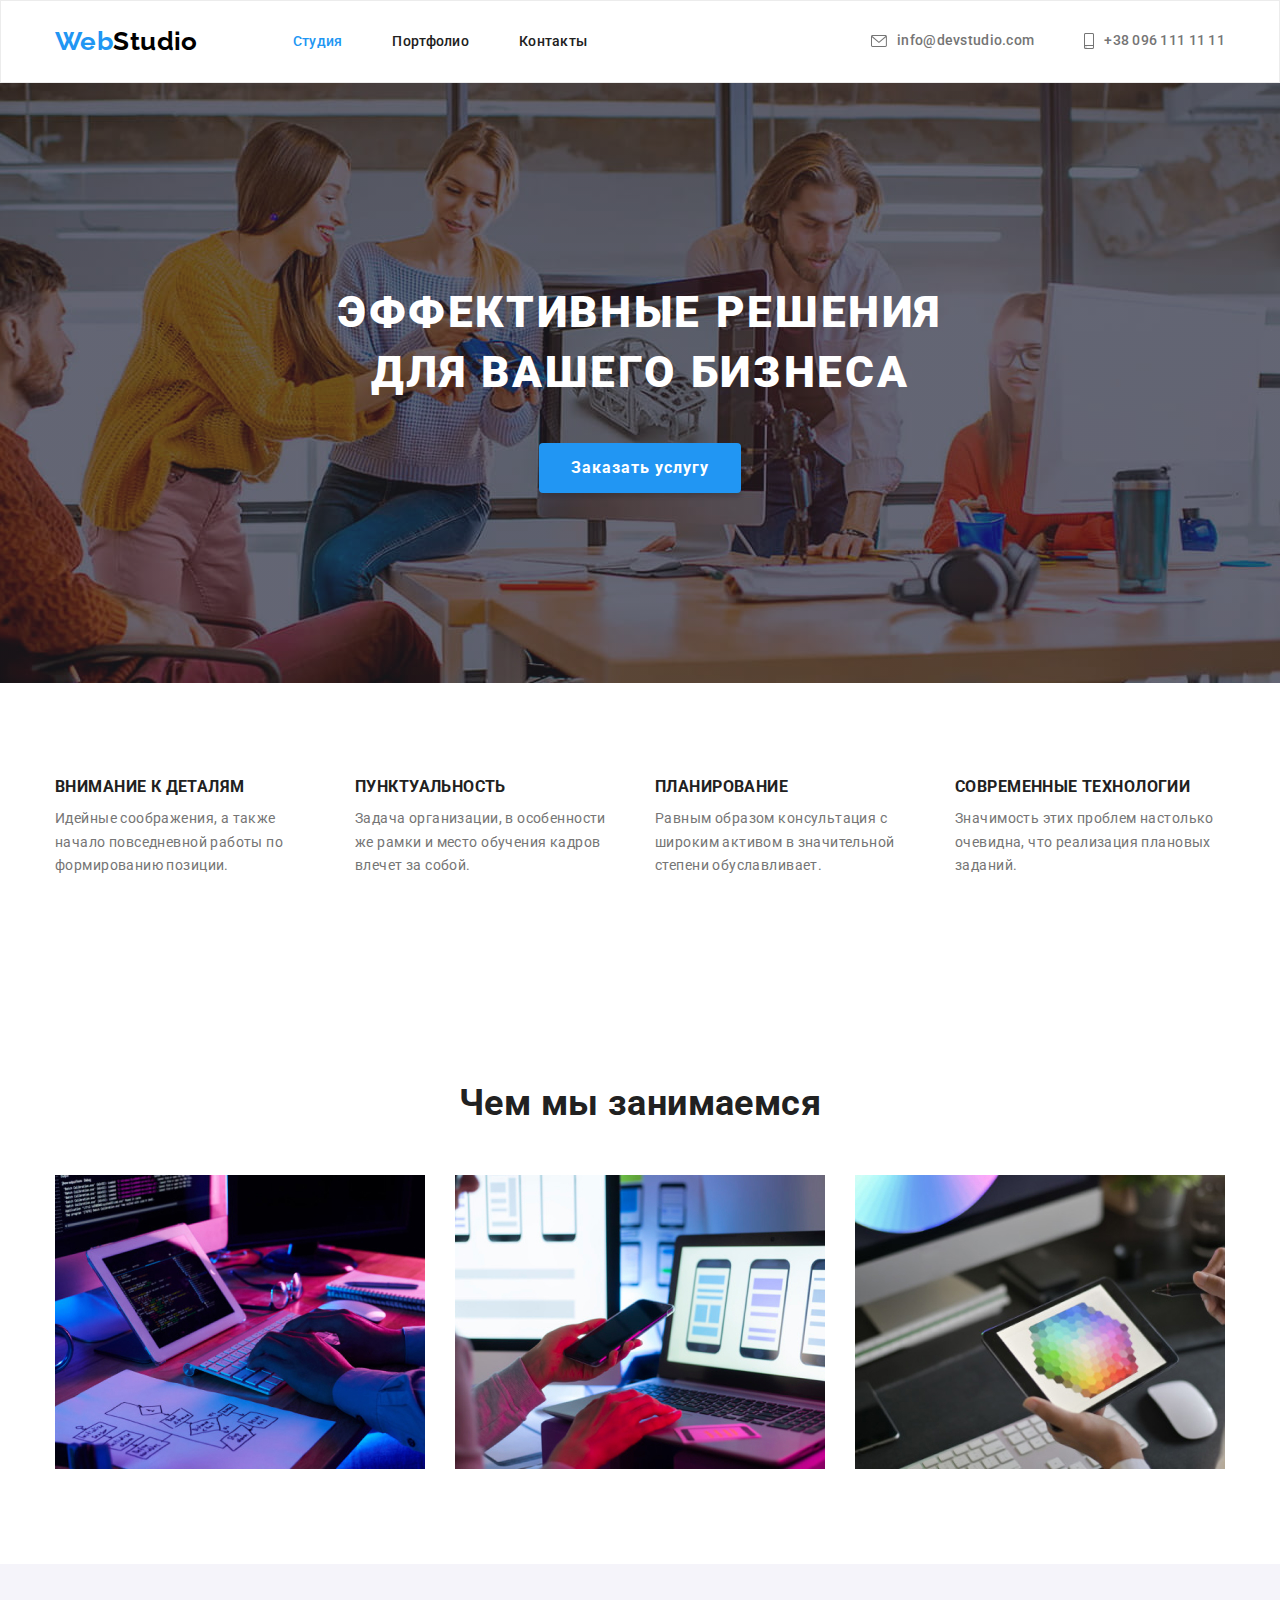
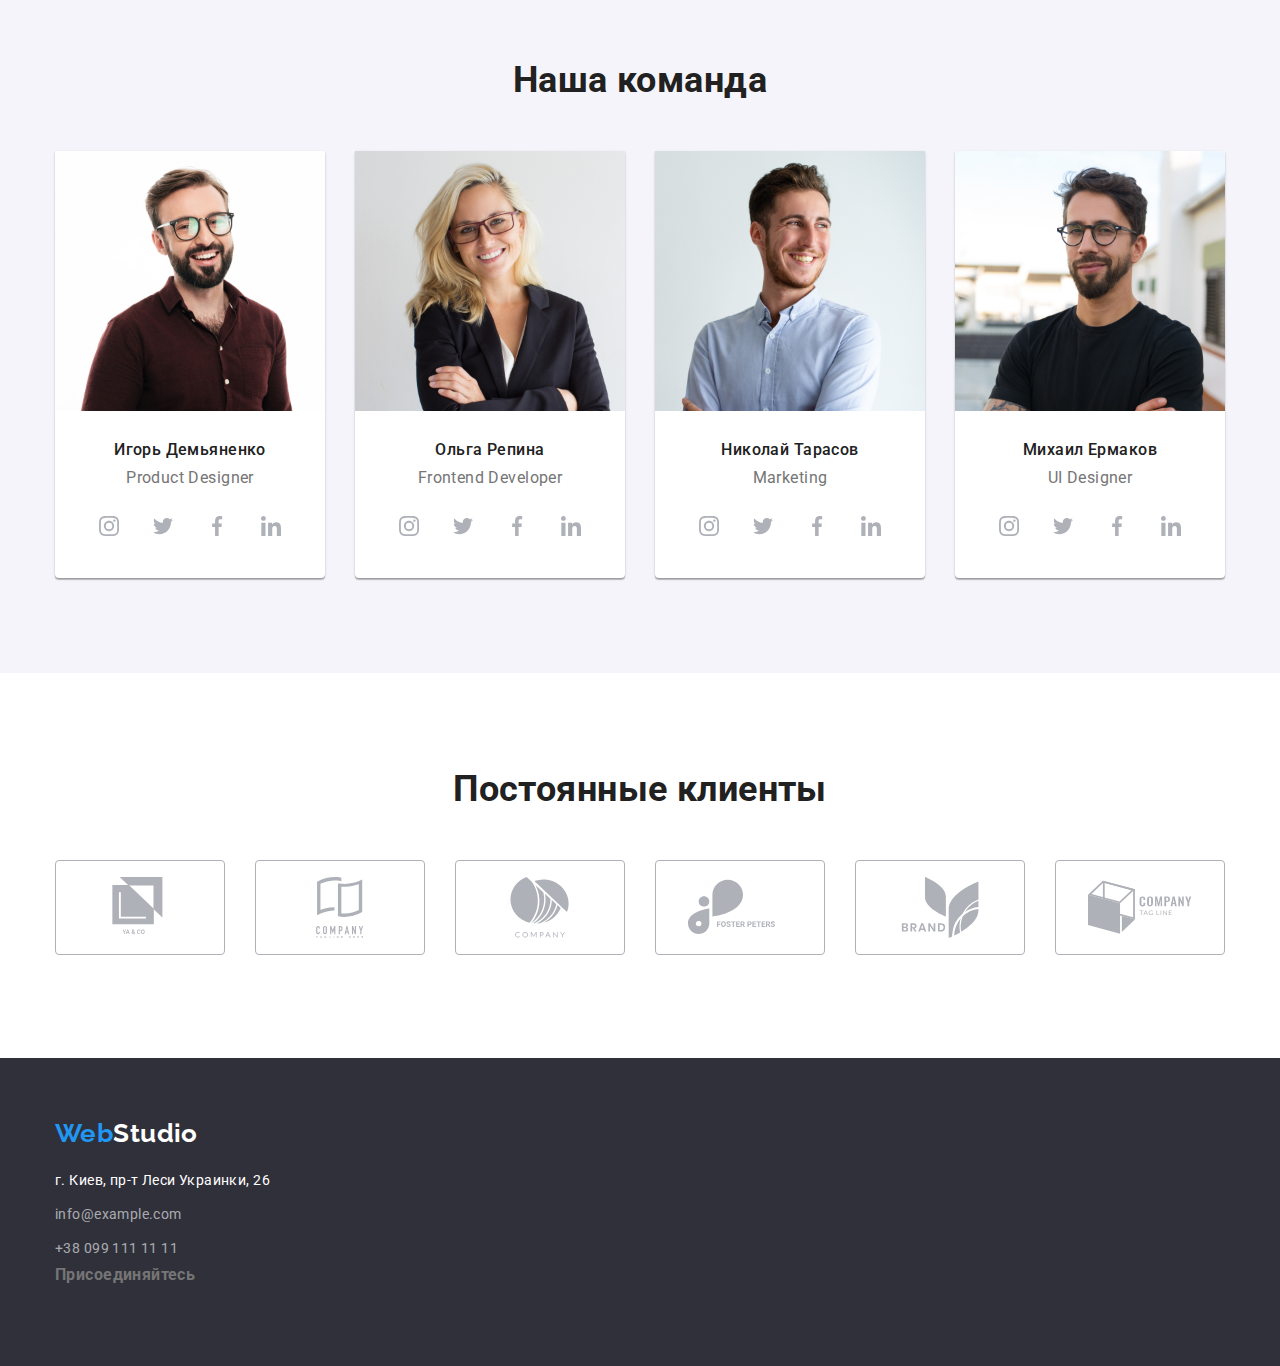
==== index.html @ 0f19a2e1 "4 homework" ====
<!DOCTYPE html>
<html lang="ru">
  <head>
    <meta charset="UTF-8" />
    <meta http-equiv="X-UA-Compatible" content="IE=edge" />
    <meta name="viewport" content="width=device-width, initial-scale=1.0" />
    <title>Document</title>
    <link rel="preconnect" href="https://fonts.gstatic.com" />
    <link
      href="https://fonts.googleapis.com/css2?family=Raleway:wght@700&family=Roboto:wght@400;500;700;900&display=swap"
      rel="stylesheet"
    />
    <link
      rel="stylesheet"
      href="https://cdnjs.cloudflare.com/ajax/libs/modern-normalize/1.0.0/modern-normalize.css"
    />
    <link rel="stylesheet" href="./css/styles.css" />
  </head>
  <body>
    <!-- Шапка страницы -->
    <header class="head">
      <div class="container">
        <nav class="nav">
          <a class="logo" lang="en" href=""> <span>Web</span>Studio</a>
          <ul class="menu list">
            <li class="menu-item">
              <a class="link current-page" href="">Студия</a>
            </li>
            <li class="menu-item">
              <a class="link" href="./portfolio/portfolio.html">Портфолио</a>
            </li>
            <li class="menu-item"><a class="link" href="">Контакты</a></li>
          </ul>
        </nav>
        <ul class="tel-mail list">
          <li class="tel-mail-item">
            <a class="tel-mail-link link" href="mailto:info@devstudio.com">
              <svg class="tel-mail-icon" width="16px" height="12px">
                <use href="./images/icons/sprite.svg#icon-envelope"></use>
              </svg>
              info@devstudio.com</a
            >
          </li>
          <li class="tel-mail-item">
            <a class="tel-mail-link link" href="tel:+380961111111">
              <svg class="tel-mail-icon" width="10px" height="16px">
                <use href="./images/icons/sprite.svg#icon-smartphone"></use>
              </svg>
              +38 096 111 11 11</a
            >
          </li>
        </ul>
      </div>
    </header>
    <!-- Уникальный контент -->
    <main>
      <section class="hero-page">
        <div class="hero">
          <h1 class="main-page-title">
            Эффективные решения<br />
            для вашего бизнеса
          </h1>
          <button class="button cursors" type="button">Заказать услугу</button>
        </div>
      </section>
      <section class="section features">
        <div class="container">
          <h2 class="section-title visually-hidden">Преимущества</h2>
          <ul class="list card-set">
            <li class="item features-item">
              <h3 class="features-title">Внимание к деталям</h3>
              <p>
                Идейные соображения, а также начало повседневной работы по
                формированию позиции.
              </p>
            </li>
            <li class="item features-item">
              <h3 class="features-title">Пунктуальность</h3>
              <p>
                Задача организации, в особенности же рамки и место обучения
                кадров влечет за собой.
              </p>
            </li>
            <li class="item features-item">
              <h3 class="features-title">Планирование</h3>
              <p>
                Равным образом консультация с широким активом в значительной
                степени обуславливает.
              </p>
            </li>
            <li class="item features-item">
              <h3 class="features-title">Современные технологии</h3>
              <p>
                Значимость этих проблем настолько очевидна, что реализация
                плановых заданий.
              </p>
            </li>
          </ul>
        </div>
      </section>
      <section class="section gallery">
        <div class="container">
          <h2 class="section-title">Чем мы занимаемся</h2>
          <ul class="list card-set">
            <li class="item gallery-item">
              <img
                src="./images/img-1.jpg"
                width="370"
                alt="Планшет с клавиатурой"
              />
            </li>
            <li class="item gallery-item">
              <img
                src="./images/img-2.jpg"
                width="370"
                alt="Ноутбук и телефон"
              />
            </li>
            <li class="item gallery-item">
              <img src="./images/img-3.jpg" width="370" alt="Планшет" />
            </li>
          </ul>
        </div>
      </section>
      <section class="section team">
        <div class="container">
          <h2 class="section-title">Наша команда</h2>
          <ul class="list team-list card-set">
            <li class="worker item">
              <img src="./images/img-4.jpg" width="270" alt="Наш сотрудник" />
              <div class="name">
                <h3 class="name-title">Игорь Демьяненко</h3>
                <p class="name-item" lang="en">Product Designer</p>
                <ul class="list social-icons">
                  <li class="social-item">
                    <a
                      href=""
                      class="social-icon-link"
                      target="_blank"
                      rel="noopener noreferrer"
                    >
                      <svg class="social-icon-svg">
                        <use
                          href="./images/icons/sprite.svg#icon-instagram"
                        ></use>
                      </svg>
                    </a>
                  </li>
                  <li class="social-item">
                    <a
                      href=""
                      class="social-icon-link"
                      target="_blank"
                      rel="noopener noreferrer"
                    >
                      <svg class="social-icon-svg">
                        <use
                          href="./images/icons/sprite.svg#icon-twitter"
                        ></use>
                      </svg>
                    </a>
                  </li>
                  <li class="social-item">
                    <a
                      href=""
                      class="social-icon-link"
                      target="_blank"
                      rel="noopener noreferrer"
                    >
                      <svg class="social-icon-svg">
                        <use
                          href="./images/icons/sprite.svg#icon-facebook"
                        ></use>
                      </svg>
                    </a>
                  </li>
                  <li class="social-item">
                    <a
                      href=""
                      class="social-icon-link"
                      target="_blank"
                      rel="noopener noreferrer"
                    >
                      <svg class="social-icon-svg">
                        <use
                          href="./images/icons/sprite.svg#icon-linkedin"
                        ></use>
                      </svg>
                    </a>
                  </li>
                </ul>
              </div>
            </li>
            <li class="worker item">
              <img src="./images/img-5.jpg" width="270" alt="Наш сотрудник" />
              <div class="name">
                <h3 class="name-title">Ольга Репина</h3>
                <p class="name-item" lang="en">Frontend Developer</p>
                <ul class="list social-icons">
                  <li class="social-item">
                    <a
                      href=""
                      class="social-icon-link"
                      target="_blank"
                      rel="noopener noreferrer"
                    >
                      <svg class="social-icon-svg">
                        <use
                          href="./images/icons/sprite.svg#icon-instagram"
                        ></use>
                      </svg>
                    </a>
                  </li>
                  <li class="social-item">
                    <a
                      href=""
                      class="social-icon-link"
                      target="_blank"
                      rel="noopener noreferrer"
                    >
                      <svg class="social-icon-svg">
                        <use
                          href="./images/icons/sprite.svg#icon-twitter"
                        ></use>
                      </svg>
                    </a>
                  </li>
                  <li class="social-item">
                    <a
                      href=""
                      class="social-icon-link"
                      target="_blank"
                      rel="noopener noreferrer"
                    >
                      <svg class="social-icon-svg">
                        <use
                          href="./images/icons/sprite.svg#icon-facebook"
                        ></use>
                      </svg>
                    </a>
                  </li>
                  <li class="social-item">
                    <a
                      href=""
                      class="social-icon-link"
                      target="_blank"
                      rel="noopener noreferrer"
                    >
                      <svg class="social-icon-svg">
                        <use
                          href="./images/icons/sprite.svg#icon-linkedin"
                        ></use>
                      </svg>
                    </a>
                  </li>
                </ul>
              </div>
            </li>
            <li class="worker item">
              <img src="./images/img-6.jpg" width="270" alt="Наш сотрудник" />
              <div class="name">
                <h3 class="name-title">Николай Тарасов</h3>
                <p class="name-item" lang="en">Marketing</p>
                <ul class="list social-icons">
                  <li class="social-item">
                    <a
                      href=""
                      class="social-icon-link"
                      target="_blank"
                      rel="noopener noreferrer"
                    >
                      <svg class="social-icon-svg">
                        <use
                          href="./images/icons/sprite.svg#icon-instagram"
                        ></use>
                      </svg>
                    </a>
                  </li>
                  <li class="social-item">
                    <a
                      href=""
                      class="social-icon-link"
                      target="_blank"
                      rel="noopener noreferrer"
                    >
                      <svg class="social-icon-svg">
                        <use
                          href="./images/icons/sprite.svg#icon-twitter"
                        ></use>
                      </svg>
                    </a>
                  </li>
                  <li class="social-item">
                    <a
                      href=""
                      class="social-icon-link"
                      target="_blank"
                      rel="noopener noreferrer"
                    >
                      <svg class="social-icon-svg">
                        <use
                          href="./images/icons/sprite.svg#icon-facebook"
                        ></use>
                      </svg>
                    </a>
                  </li>
                  <li class="social-item">
                    <a
                      href=""
                      class="social-icon-link"
                      target="_blank"
                      rel="noopener noreferrer"
                    >
                      <svg class="social-icon-svg">
                        <use
                          href="./images/icons/sprite.svg#icon-linkedin"
                        ></use>
                      </svg>
                    </a>
                  </li>
                </ul>
              </div>
            </li>
            <li class="worker item">
              <img src="./images/img-7.jpg" width="270" alt="Наш сотрудник" />
              <div class="name">
                <h3 class="name-title">Михаил Ермаков</h3>
                <p class="name-item" lang="en">UI Designer</p>
                <ul class="list social-icons">
                  <li class="social-item">
                    <a
                      href=""
                      class="social-icon-link"
                      target="_blank"
                      rel="noopener noreferrer"
                    >
                      <svg class="social-icon-svg">
                        <use
                          href="./images/icons/sprite.svg#icon-instagram"
                        ></use>
                      </svg>
                    </a>
                  </li>
                  <li class="social-item">
                    <a
                      href=""
                      class="social-icon-link"
                      target="_blank"
                      rel="noopener noreferrer"
                    >
                      <svg class="social-icon-svg">
                        <use
                          href="./images/icons/sprite.svg#icon-twitter"
                        ></use>
                      </svg>
                    </a>
                  </li>
                  <li class="social-item">
                    <a
                      href=""
                      class="social-icon-link"
                      target="_blank"
                      rel="noopener noreferrer"
                    >
                      <svg class="social-icon-svg">
                        <use
                          href="./images/icons/sprite.svg#icon-facebook"
                        ></use>
                      </svg>
                    </a>
                  </li>
                  <li class="social-item">
                    <a
                      href=""
                      class="social-icon-link"
                      target="_blank"
                      rel="noopener noreferrer"
                    >
                      <svg class="social-icon-svg">
                        <use
                          href="./images/icons/sprite.svg#icon-linkedin"
                        ></use>
                      </svg>
                    </a>
                  </li>
                </ul>
              </div>
            </li>
          </ul>
        </div>
      </section>
      <section class="clients">
        <div class="container">
          <h2 class="section-title">Постоянные клиенты</h2>
          <ul class="clients-list list">
            <li class="clients-item">
              <a href="" class="clients-link">
                <svg class="clients-icon-svg">
                  <use href="./images/icons/sprite.svg#icon-logo-one"></use>
                </svg>
              </a>
            </li>
            <li class="clients-item">
              <a href="" class="clients-link">
                <svg class="clients-icon-svg">
                  <use href="./images/icons/sprite.svg#icon-logo-two"></use>
                </svg>
              </a>
            </li>
            <li class="clients-item">
              <a href="" class="clients-link">
                <svg class="clients-icon-svg">
                  <use href="./images/icons/sprite.svg#icon-logo-three"></use>
                </svg>
              </a>
            </li>
            <li class="clients-item">
              <a href="" class="clients-link">
                <svg class="clients-icon-svg">
                  <use href="./images/icons/sprite.svg#icon-logo-four"></use>
                </svg>
              </a>
            </li>
            <li class="clients-item">
              <a href="" class="clients-link">
                <svg class="clients-icon-svg">
                  <use href="./images/icons/sprite.svg#icon-logo-five"></use>
                </svg>
              </a>
            </li>
            <li class="clients-item">
              <a href="" class="clients-link">
                <svg class="clients-icon-svg">
                  <use href="./images/icons/sprite.svg#icon-logo-six"></use>
                </svg>
              </a>
            </li>
          </ul>
        </div>
      </section>
    </main>
    <!-- Низ странички -->
    <footer class="dark-bg footer">
      <div class="container">
        <ul class="list">
          <li>
            <a class="link logo" lang="en" href=""> <span>Web</span>Studio</a>
            <address class="address">
              <a class="link" href="https://goo.gl/maps/kLFrnwB74S1Tniot8"
                >г. Киев, пр-т Леси Украинки, 26</a
              >
              <ul class="list">
                <li>
                  <a class="link" href="mailto:info@example.com"
                    >info@example.com</a
                  >
                </li>
                <li>
                  <a class="link" href="tel:+380991111111">+38 099 111 11 11</a>
                </li>
              </ul>
          </li>
          <li>
            <h3>Присоединяйтесь</h3>
          </li>
        </ul>
        </address>
      </div>
    </footer>
  </body>
</html>
---- css/styles.css ----
:root {
  --accent-color: #2196f3;
  --titles-color: #212121;
  --main-text-color: #757575;
  --dark-bg-text: #ffffff;
  --mail-tel-color: rgba(255, 255, 255, 0.6);
  --logo-black-cl: #000000;
  --icons-fill: #afb1b8;

  --dark-background: #2f303a;
  --second-background: #f5f4fa;

  --main-font: "Roboto", sans-serif;
  --logo-font: "Raleway", sans-serif;
}

html {
  box-sizing: border-box;
}

*,
*::before,
*::after {
  box-sizing: inherit;
}

body {
  font-family: var(--main-font);
  font-size: 14px;
  font-weight: 400;
  line-height: 1.71;
  letter-spacing: 0.03em;
  color: var(--main-text-color);
}

img {
  display: block;
  max-width: 100%;
  height: auto;
}

h1,
h2,
h3,
h4,
h5,
h6,
p {
  margin-top: 0;
}

.container {
  width: 1200px;
  padding-right: 15px;
  padding-left: 15px;
  margin-right: auto;
  margin-left: auto;
}

.visually-hidden {
  position: absolute !important;
  clip: rect(1px 1px 1px 1px);
  clip: rect(1px, 1px, 1px, 1px);
  padding: 0 !important;
  border: 0 !important;
  height: 1px !important;
  width: 1px !important;
  overflow: hidden;
}

/* Утилиты */
.link {
  color: inherit;
  text-decoration: none;
}

.list {
  list-style: none;
  margin: 0;
  padding-left: 0;
}

.head {
  border: 1px solid #ececec;
}

.head .container {
  display: flex;
  align-items: center;
  justify-content: flex-start;
}

.head .link {
  /* display: block; */
  padding-top: 32px;
  padding-bottom: 32px;

  font-weight: 500;
  font-size: 14px;
  line-height: 1.14;
  letter-spacing: 0.02em;
}

.nav {
  display: flex;
  align-items: center;
  color: var(--titles-color);
  margin-right: auto;
}

.link:hover,
.link:focus {
  color: var(--accent-color);
}

.social-icons {
  margin-top: 16px;
  display: inline-flex;
}

.social-item:not(:last-child) {
  margin-right: 10px;
}

.social-icon-link {
  display: flex;
  align-items: center;
  justify-content: center;
  width: 44px;
  height: 44px;
  border-radius: 50%;
  background-color: var(--dark-bg-text);
}

.social-icon-link:hover,
.social-icon-link:focus {
  background-color: var(--accent-color);
}

.social-icon-link:hover .social-icon-svg,
.social-icon-link:focus .social-icon-svg {
  fill: var(--dark-bg-text);
}

.social-icon-svg {
  width: 20px;
  height: 20px;
  fill: var(--icons-fill);
}

.tel-mail {
  display: flex;
}

.tel-mail li:not(:last-child) {
  margin-right: 50px;
}

.tel-mail-link {
  display: flex;
  align-items: center;
}

.tel-mail-icon {
  margin-right: 10px;
  fill: currentColor;
}

.address {
  font-style: inherit;
}

.address > a {
  color: var(--dark-bg-text);
}

.address li a {
  color: var(--mail-tel-color);
}

.address li {
  display: flex;
  margin-top: 10px;
}

.menu {
  display: inline-flex;
}

.menu-item:not(:last-child) {
  margin-right: 50px;
}

.section {
  padding-top: 95px;
}

.card-set {
  display: flex;
  flex-wrap: wrap;
  margin-left: -30px;
  margin-top: -30px;
}

.item {
  margin-left: 30px;
  margin-top: 30px;
}

.button {
  margin-right: auto;
  margin-left: auto;
  padding: 10px 32px;

  font-weight: bold;
  font-size: 16px;
  line-height: 1.87;
  display: flex;
  align-items: center;
  text-align: center;
  letter-spacing: 0.06em;

  border-style: none;
  color: var(--dark-bg-text);
  background-color: var(--accent-color);
  box-shadow: 0px 4px 4px rgba(0, 0, 0, 0.15);
  border-radius: 4px;
}

.cursors {
  cursor: pointer;
}

.logo {
  padding-top: 25px;
  padding-bottom: 25px;
  margin-right: 95px;

  color: var(--logo-black-cl);
  font-family: var(--logo-font);
  font-weight: bold;
  font-size: 26px;
  line-height: 1.19;
}

.logo > span {
  color: var(--accent-color);
}

.nav > .logo {
  text-decoration: none;
}

.dark-bg > .logo {
  color: var(--dark-bg-text);
}

.hero {
  padding-top: 200px;
  padding-bottom: 200px;
}

.hero-page {
  margin-right: auto;
  margin-left: auto;
  height: 600px;
  max-width: 1600px;
  background-color: var(--dark-background);
  background-image: linear-gradient(
      to right,
      rgba(47, 48, 58, 0.4),
      rgba(47, 48, 58, 0.4)
    ),
    url(../images/bg/background-img.jpg);
  background-repeat: no-repeat;
  background-size: cover;
  background-position: center;
}

.hero > h1 + button {
  text-align: center;
}

.features {
  padding-top: 95px;
  padding-bottom: 95px;
}

.features-item {
  width: 270px;
  flex-basis: calc((100% - 4 * 30px) / 4);
}

.features-title {
  margin-bottom: 10px;

  line-height: 1.14;
  text-transform: uppercase;
  color: var(--titles-color);
}

.gallery {
  padding-bottom: 95px;
}

.gallery-item {
  flex-basis: calc((100% - 3 * 30px) / 3);
  text-align: center;
}

.main-page-title {
  margin-bottom: 40px;

  font-weight: 900;
  font-size: 44px;
  line-height: 1.36;
  text-align: center;
  letter-spacing: 0.06em;
  text-transform: uppercase;
  color: var(--dark-bg-text);
}

.section-title {
  margin-bottom: 50px;

  font-size: 36px;
  line-height: 1.17;
  text-align: center;
  color: var(--titles-color);
}

.name {
  padding: 30px;
}

.name-title {
  font-weight: 500;
  font-size: 16px;
  line-height: 1.18;
  color: var(--titles-color);
  margin-bottom: 10px;
}

.name-item {
  font-size: 16px;
  line-height: 1.18;
  margin-bottom: 0;
}

.dark-bg {
  background-color: var(--dark-background);
}

.team {
  background-color: var(--second-background);
  padding-bottom: 95px;
  padding-top: 95px;
}

.worker {
  flex-basis: calc((100% - 4 * 30px) / 4);
  text-align: center;

  background: #ffffff;
  box-shadow: 0px 1px 3px rgba(0, 0, 0, 0.12), 0px 1px 1px rgba(0, 0, 0, 0.14),
    0px 2px 1px rgba(0, 0, 0, 0.2);
  border-radius: 0px 0px 4px 4px;
}

.clients {
  padding-top: 95px;
  padding-bottom: 95px;
}

.clients-list {
  display: flex;
  align-items: center;
}

.clients-item:not(:last-child) {
  margin-right: 30px;
}

.clients-link:hover .clients-icon-svg,
.clients-link:focus .clients-icon-svg {
  fill: var(--accent-color);
  border: 1px solid var(--accent-color);
}

.clients-icon-svg {
  fill: var(--icons-fill);
  width: 170px;
  height: 95px;
  padding: 16px 32px;
  border: 1px solid var(--icons-fill);
  box-sizing: border-box;
  border-radius: 4px;
}

.footer {
  padding-top: 60px;
  padding-bottom: 60px;
}

.footer .logo {
  display: flex;
  margin-bottom: 20px;
  margin-right: auto;
  padding: 0;
  color: var(--dark-bg-text);
}

/* Страница портфолио */

.filter {
  display: flex;
  justify-content: center;
  margin-bottom: 50px;
}

.filter-menu:not(:last-child) {
  margin-right: 10px;
}

.filter-item {
  margin-left: 30px;
  margin-top: 30px;
  flex-basis: calc((100% - 3 * 30px) / 3);

  background-color: var(--dark-bg-text);
  border: 1px solid #eeeeee;
  box-sizing: border-box;
}

.portfolio {
  padding-bottom: 95px;
}

.portfolio-btn {
  padding: 6px 22px;

  border-style: none;
  border-radius: 4px;
  letter-spacing: inherit;
  font-weight: 500;
  font-size: 16px;
  line-height: 1.62;
  text-align: center;
  color: var(--titles-color);
  background: var(--second-background);
}

.portfolio-btn:hover,
.portfolio-btn:focus {
  color: var(--dark-bg-text);
  background-color: var(--accent-color);
  box-shadow: 0px 3px 1px rgba(0, 0, 0, 0.1), 0px 1px 2px rgba(0, 0, 0, 0.08),
    0px 2px 2px rgba(0, 0, 0, 0.12);
}

.suggestion {
  padding: 20px 24px;
}

.suggestion-title {
  margin-bottom: 5px;

  color: var(--titles-color);
  font-size: 18px;
  line-height: 2;
  letter-spacing: 0.06em;
}

.center {
  text-align: center;
}

.current-page {
  color: var(--accent-color);
}
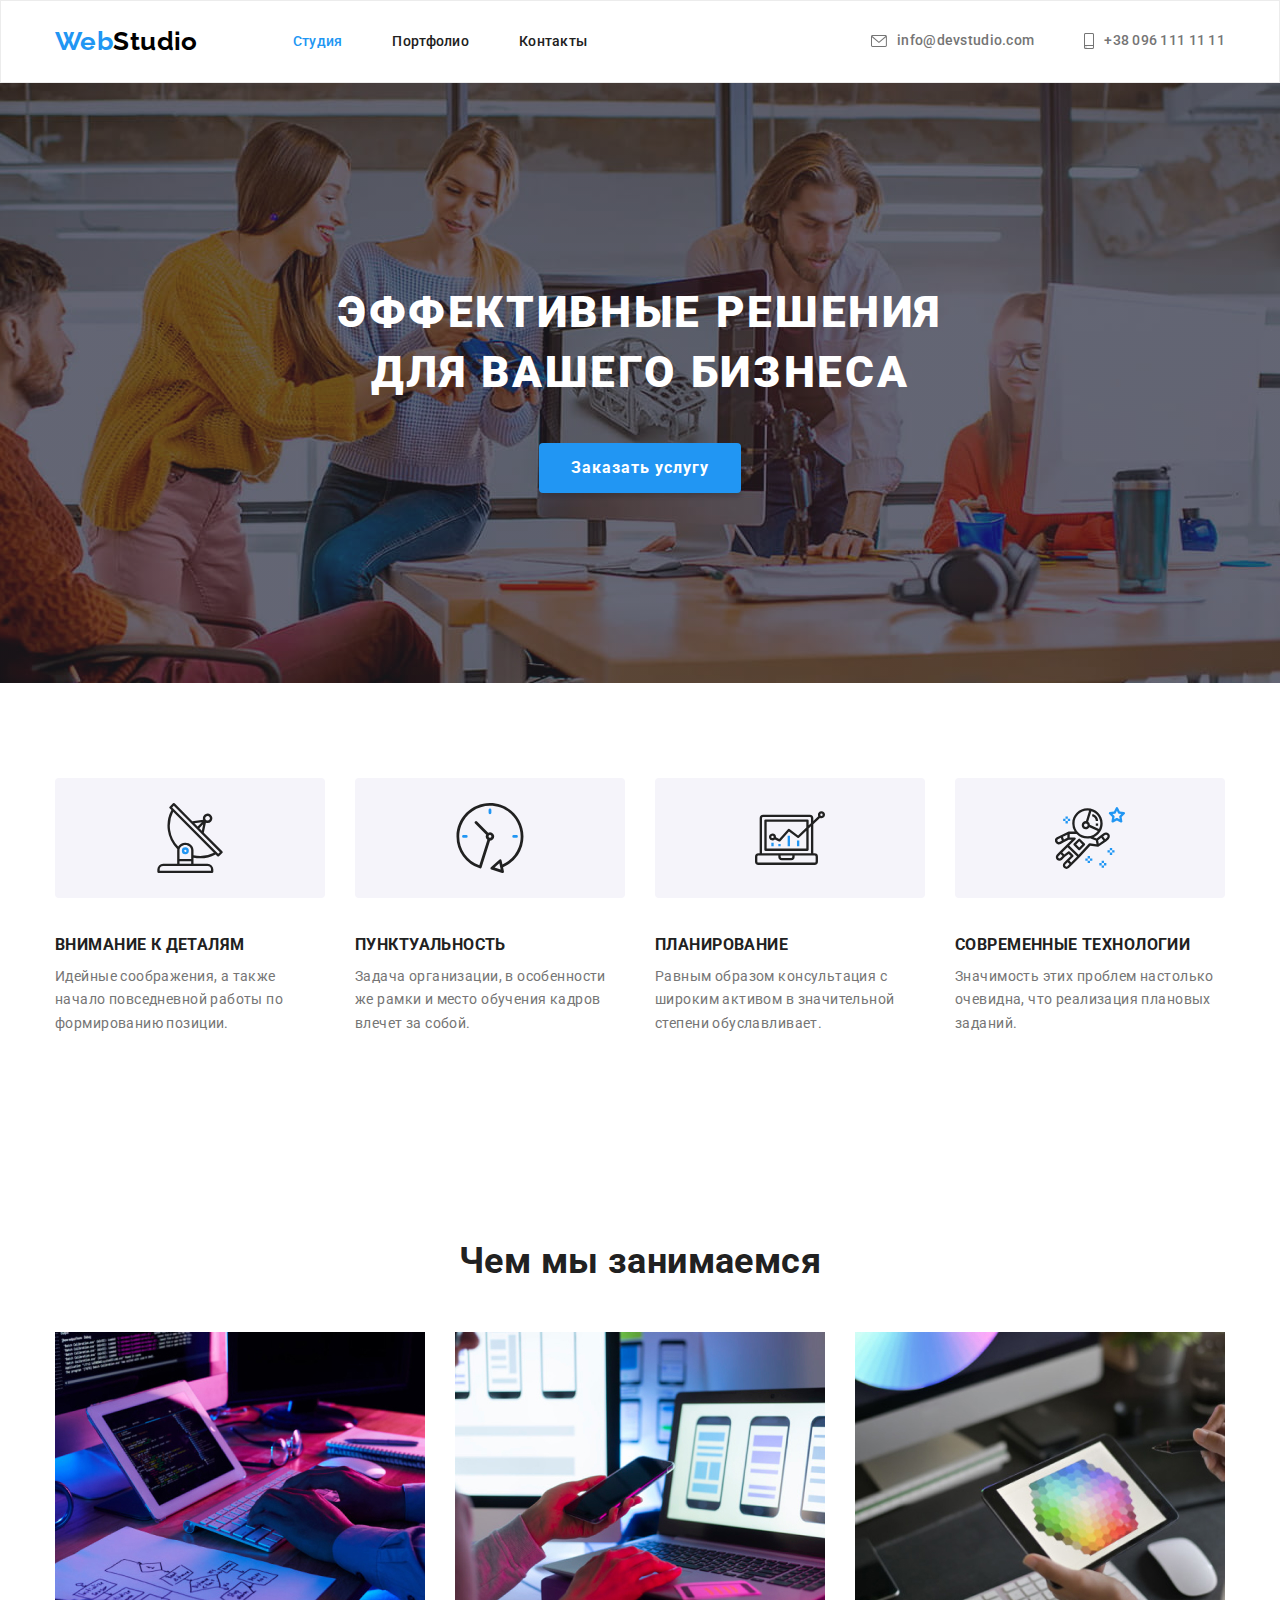
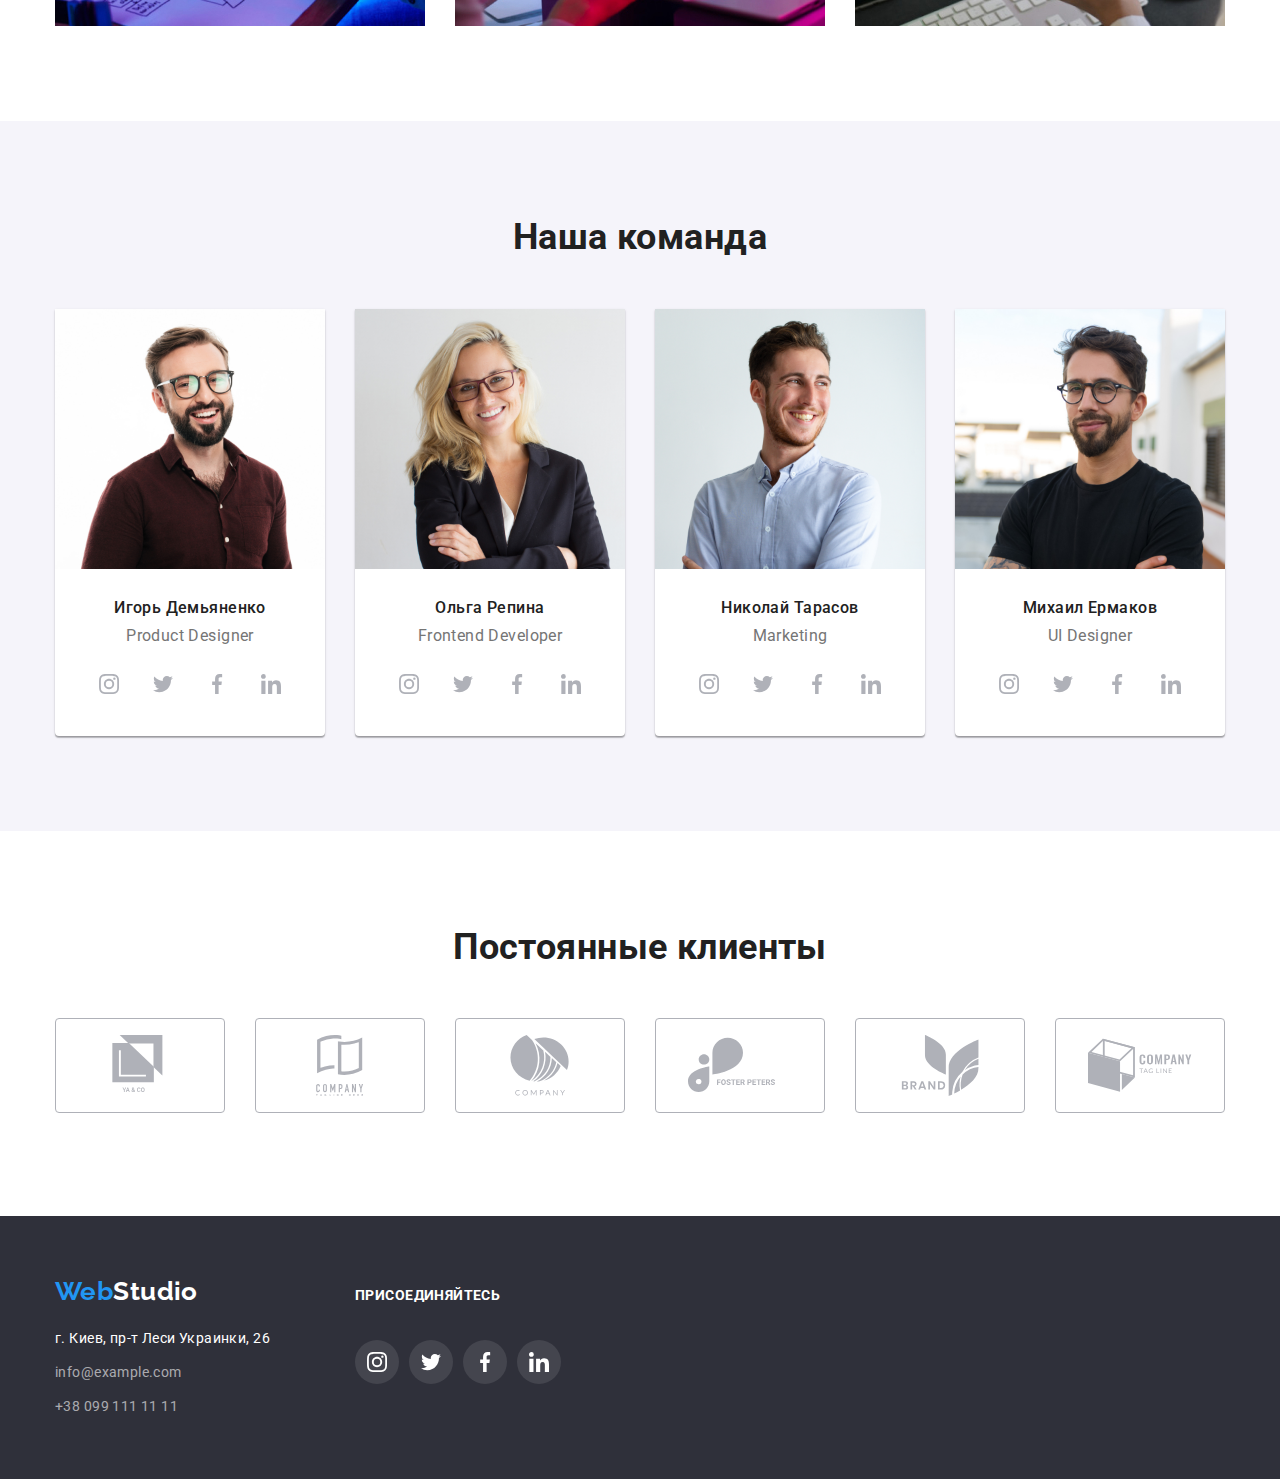
==== commit 646d992a: "1 change" ====
--- a/index.html
+++ b/index.html
@@ -68,6 +68,9 @@
           <h2 class="section-title visually-hidden">Преимущества</h2>
           <ul class="list card-set">
             <li class="item features-item">
+              <svg class="features-icon">
+                <use href="/images/icons/sprite.svg#icon-antenna"></use>
+              </svg>
               <h3 class="features-title">Внимание к деталям</h3>
               <p>
                 Идейные соображения, а также начало повседневной работы по
@@ -75,6 +78,9 @@
               </p>
             </li>
             <li class="item features-item">
+              <svg class="features-icon">
+                <use href="/images/icons/sprite.svg#icon-clock"></use>
+              </svg>
               <h3 class="features-title">Пунктуальность</h3>
               <p>
                 Задача организации, в особенности же рамки и место обучения
@@ -82,6 +88,9 @@
               </p>
             </li>
             <li class="item features-item">
+              <svg class="features-icon">
+                <use href="/images/icons/sprite.svg#icon-diagram"></use>
+              </svg>
               <h3 class="features-title">Планирование</h3>
               <p>
                 Равным образом консультация с широким активом в значительной
@@ -89,6 +98,9 @@
               </p>
             </li>
             <li class="item features-item">
+              <svg class="features-icon">
+                <use href="/images/icons/sprite.svg#icon-astronaut"></use>
+              </svg>
               <h3 class="features-title">Современные технологии</h3>
               <p>
                 Значимость этих проблем настолько очевидна, что реализация
@@ -441,30 +453,78 @@
     </main>
     <!-- Низ странички -->
     <footer class="dark-bg footer">
-      <div class="container">
-        <ul class="list">
-          <li>
-            <a class="link logo" lang="en" href=""> <span>Web</span>Studio</a>
-            <address class="address">
-              <a class="link" href="https://goo.gl/maps/kLFrnwB74S1Tniot8"
-                >г. Киев, пр-т Леси Украинки, 26</a
+      <div class="container footer-container">
+        <div class="info-about">
+          <a class="link logo" lang="en" href=""> <span>Web</span>Studio</a>
+          <address class="address">
+            <a class="link" href="https://goo.gl/maps/kLFrnwB74S1Tniot8"
+              >г. Киев, пр-т Леси Украинки, 26</a
+            >
+            <ul class="list">
+              <li>
+                <a class="link" href="mailto:info@example.com"
+                  >info@example.com</a
+                >
+              </li>
+              <li>
+                <a class="link" href="tel:+380991111111">+38 099 111 11 11</a>
+              </li>
+            </ul>
+          </address>
+        </div>
+        <div class="join">
+          <h3 class="section-title join-title">Присоединяйтесь</h3>
+          <ul class="list footer-social-icons">
+            <li class="footer-social-item">
+              <a
+                href=""
+                class="footer-social-icon-link"
+                target="_blank"
+                rel="noopener noreferrer"
               >
-              <ul class="list">
-                <li>
-                  <a class="link" href="mailto:info@example.com"
-                    >info@example.com</a
-                  >
-                </li>
-                <li>
-                  <a class="link" href="tel:+380991111111">+38 099 111 11 11</a>
-                </li>
-              </ul>
-          </li>
-          <li>
-            <h3>Присоединяйтесь</h3>
-          </li>
-        </ul>
-        </address>
+                <svg class="footer-social-icon-svg">
+                  <use href="./images/icons/sprite.svg#icon-instagram"></use>
+                </svg>
+              </a>
+            </li>
+            <li class="footer-social-item">
+              <a
+                href=""
+                class="footer-social-icon-link"
+                target="_blank"
+                rel="noopener noreferrer"
+              >
+                <svg class="footer-social-icon-svg">
+                  <use href="./images/icons/sprite.svg#icon-twitter"></use>
+                </svg>
+              </a>
+            </li>
+            <li class="footer-social-item">
+              <a
+                href=""
+                class="footer-social-icon-link"
+                target="_blank"
+                rel="noopener noreferrer"
+              >
+                <svg class="footer-social-icon-svg">
+                  <use href="./images/icons/sprite.svg#icon-facebook"></use>
+                </svg>
+              </a>
+            </li>
+            <li class="footer-social-item">
+              <a
+                href=""
+                class="footer-social-icon-link"
+                target="_blank"
+                rel="noopener noreferrer"
+              >
+                <svg class="footer-social-icon-svg">
+                  <use href="./images/icons/sprite.svg#icon-linkedin"></use>
+                </svg>
+              </a>
+            </li>
+          </ul>
+        </div>
       </div>
     </footer>
   </body>
--- a/css/styles.css
+++ b/css/styles.css
@@ -299,6 +299,16 @@
   color: var(--titles-color);
 }
 
+.features-icon {
+  width: 270px;
+  height: 120px;
+  padding: 25px 100px;
+  margin-bottom: 30px;
+
+  background-color: var(--second-background);
+  border-radius: 4px;
+}
+
 .gallery {
   padding-bottom: 95px;
 }
@@ -397,6 +407,26 @@
   border-radius: 4px;
 }
 
+.info-about {
+  width: 270px;
+}
+
+.join {
+  margin-left: 30px;
+  padding-top: 12px;
+  width: 270px;
+}
+
+.join-title {
+  margin-bottom: 20px;
+
+  font-size: 14px;
+  line-height: 1.14;
+  text-transform: uppercase;
+  text-align: unset;
+  color: var(--dark-bg-text);
+}
+
 .footer {
   padding-top: 60px;
   padding-bottom: 60px;
@@ -408,6 +438,45 @@
   margin-right: auto;
   padding: 0;
   color: var(--dark-bg-text);
+}
+
+.footer-container {
+  display: flex;
+  justify-content: flex-start;
+}
+.footer-social-icons {
+  margin-top: 16px;
+  display: inline-flex;
+}
+
+.footer-social-item:not(:last-child) {
+  margin-right: 10px;
+}
+
+.footer-social-icon-link {
+  display: flex;
+  align-items: center;
+  justify-content: center;
+  width: 44px;
+  height: 44px;
+  border-radius: 50%;
+  background-color: rgba(255, 255, 255, 0.1);
+}
+
+.footer-social-icon-link:hover,
+.footer-social-icon-link:focus {
+  background-color: var(--accent-color);
+}
+
+.footer-social-icon-link:hover .footer-social-icon-svg,
+.footer-social-icon-link:focus .footer-social-icon-svg {
+  fill: var(--dark-bg-text);
+}
+
+.footer-social-icon-svg {
+  width: 20px;
+  height: 20px;
+  fill: var(--dark-bg-text);
 }
 
 /* Страница портфолио */
@@ -430,6 +499,12 @@
   background-color: var(--dark-bg-text);
   border: 1px solid #eeeeee;
   box-sizing: border-box;
+}
+
+.filter-item:hover,
+.filter-item:focus {
+  box-shadow: 0px 1px 1px rgba(0, 0, 0, 0.12), 0px 4px 4px rgba(0, 0, 0, 0.06),
+    1px 4px 6px rgba(0, 0, 0, 0.16);
 }
 
 .portfolio {
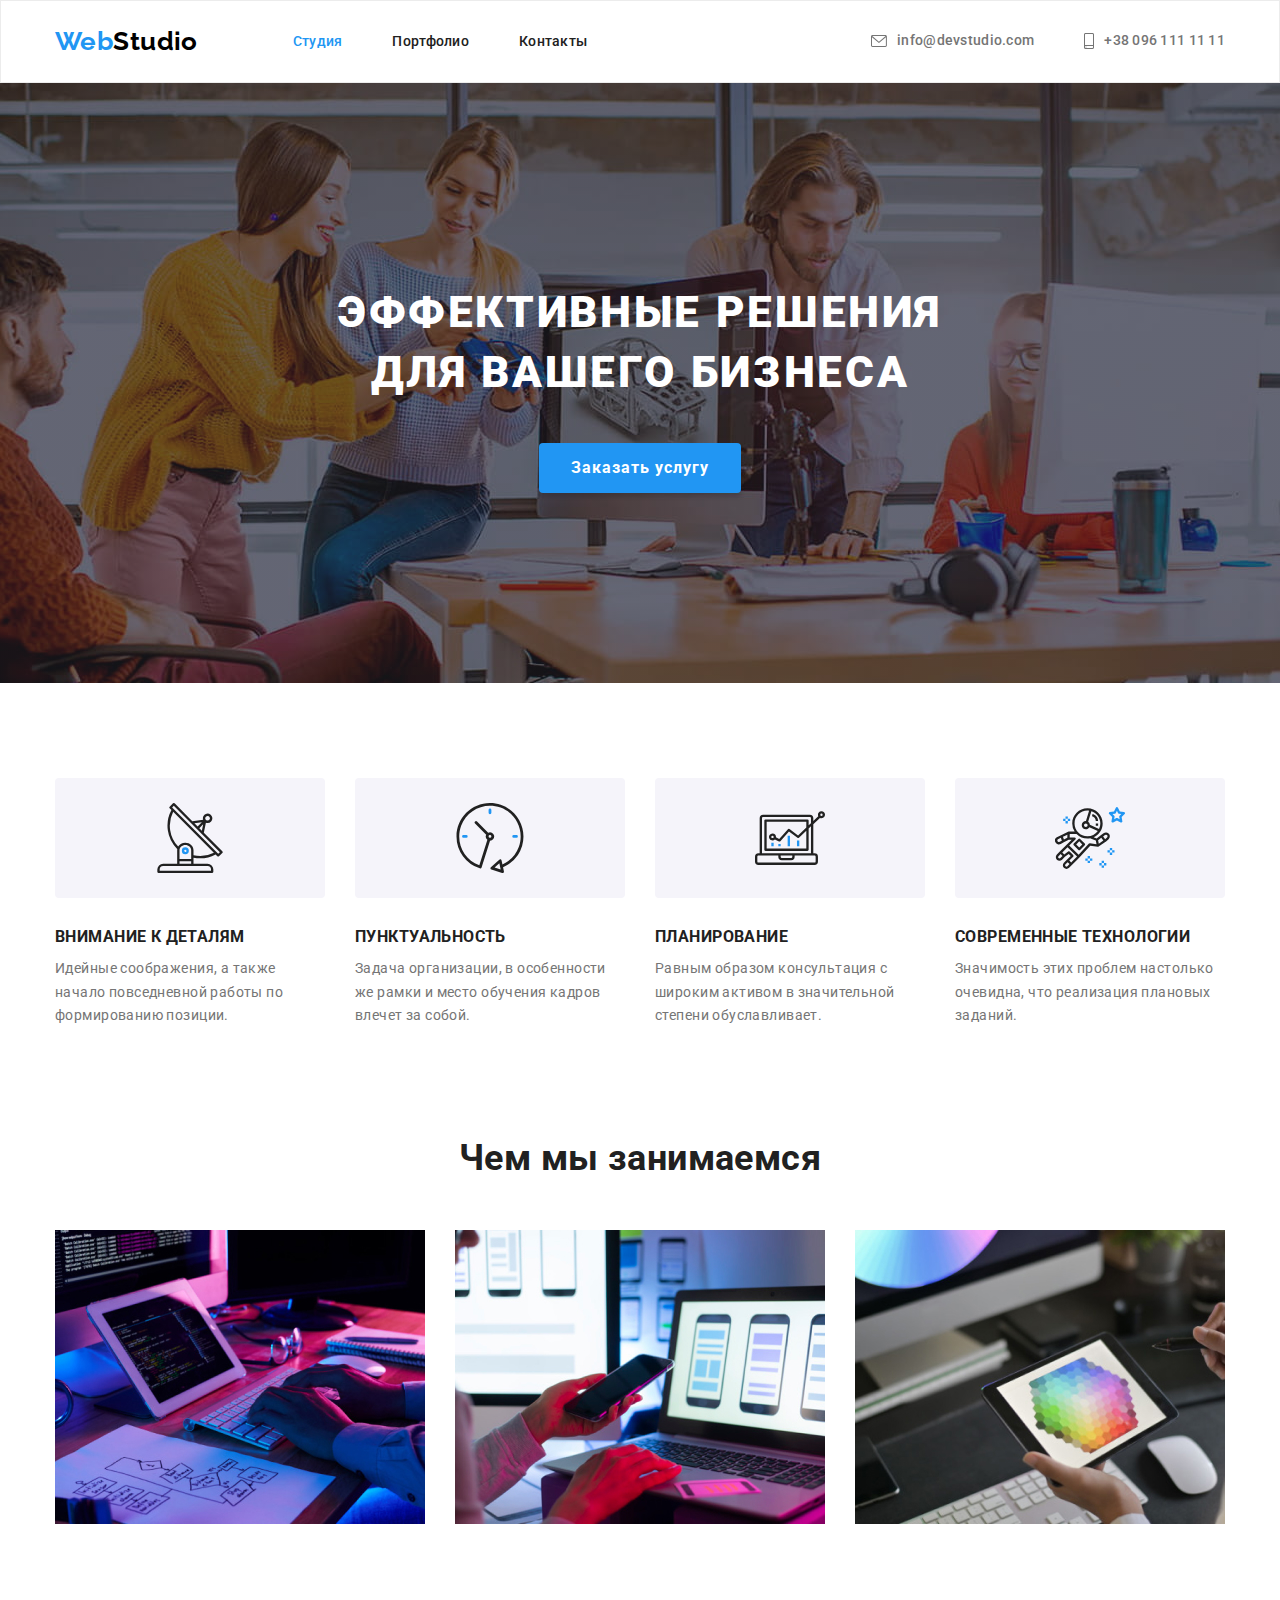
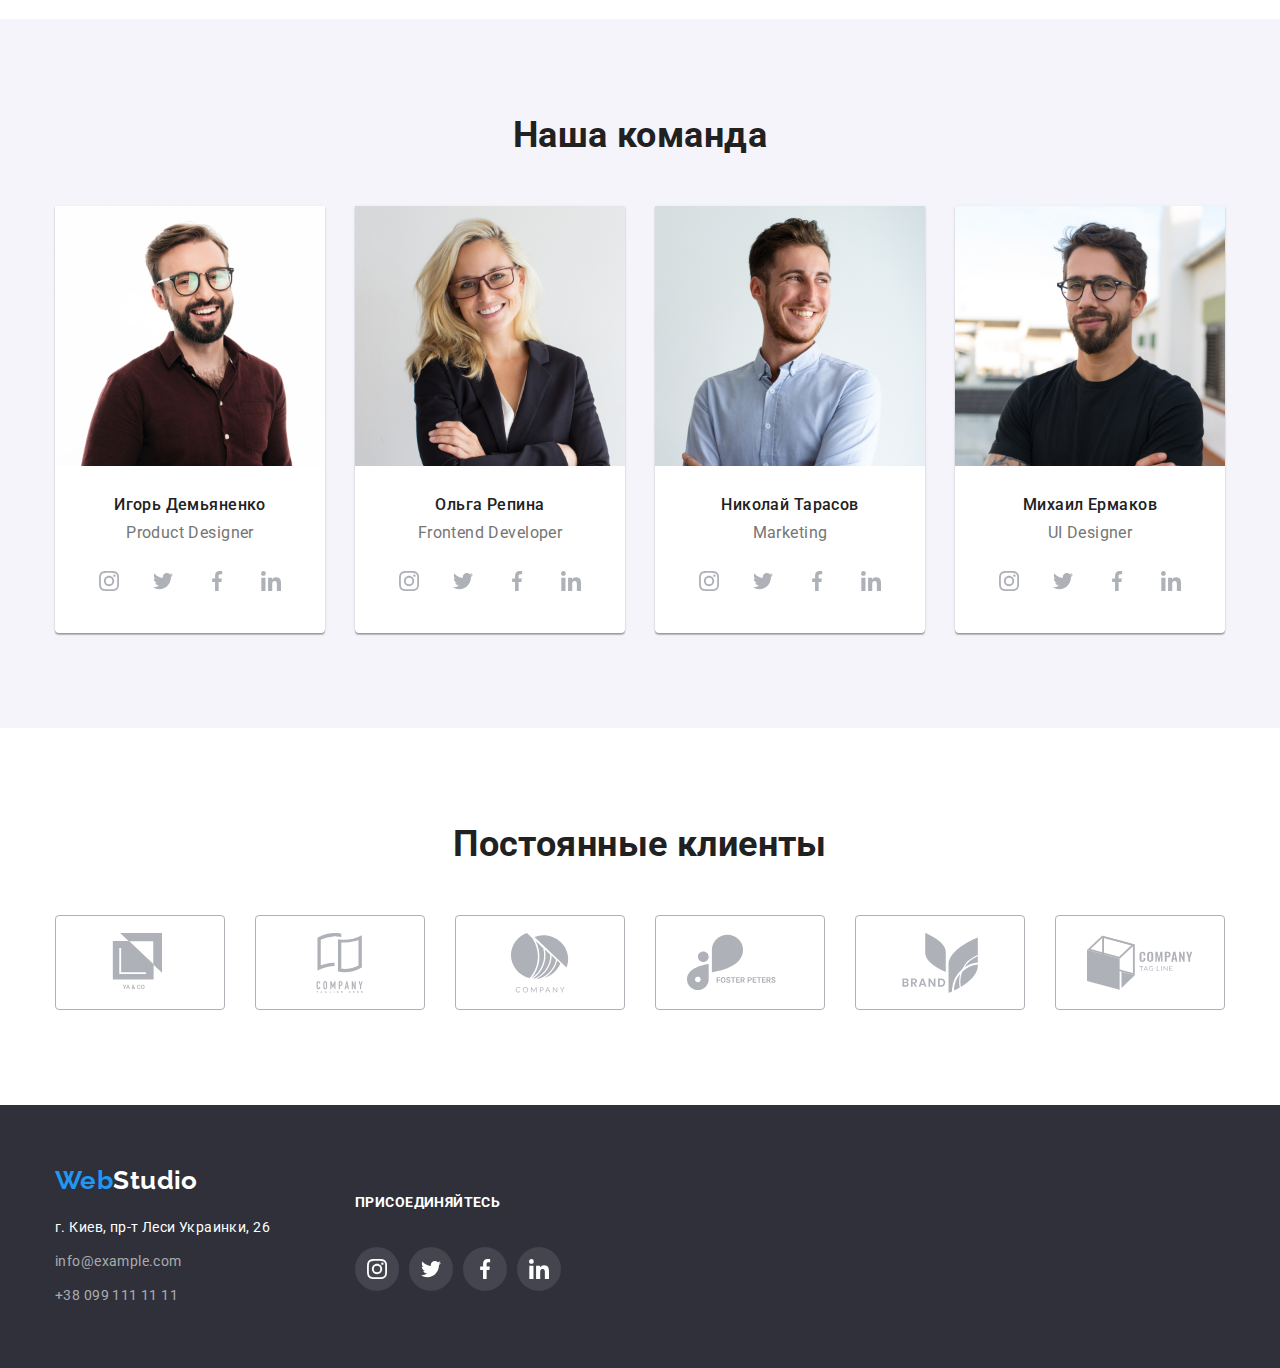
==== commit c823dd06: "5 change" ====
--- a/index.html
+++ b/index.html
@@ -68,9 +68,11 @@
           <h2 class="section-title visually-hidden">Преимущества</h2>
           <ul class="list card-set">
             <li class="item features-item">
-              <svg class="features-icon">
-                <use href="/images/icons/sprite.svg#icon-antenna"></use>
-              </svg>
+              <div class="features-container">
+                <svg class="features-icon">
+                  <use href="./images/icons/sprite.svg#icon-antenna"></use>
+                </svg>
+              </div>
               <h3 class="features-title">Внимание к деталям</h3>
               <p>
                 Идейные соображения, а также начало повседневной работы по
@@ -78,9 +80,11 @@
               </p>
             </li>
             <li class="item features-item">
-              <svg class="features-icon">
-                <use href="/images/icons/sprite.svg#icon-clock"></use>
-              </svg>
+              <div class="features-container">
+                <svg class="features-icon">
+                  <use href="./images/icons/sprite.svg#icon-clock"></use>
+                </svg>
+              </div>
               <h3 class="features-title">Пунктуальность</h3>
               <p>
                 Задача организации, в особенности же рамки и место обучения
@@ -88,9 +92,11 @@
               </p>
             </li>
             <li class="item features-item">
-              <svg class="features-icon">
-                <use href="/images/icons/sprite.svg#icon-diagram"></use>
-              </svg>
+              <div class="features-container">
+                <svg class="features-icon">
+                  <use href="./images/icons/sprite.svg#icon-diagram"></use>
+                </svg>
+              </div>
               <h3 class="features-title">Планирование</h3>
               <p>
                 Равным образом консультация с широким активом в значительной
@@ -98,9 +104,11 @@
               </p>
             </li>
             <li class="item features-item">
-              <svg class="features-icon">
-                <use href="/images/icons/sprite.svg#icon-astronaut"></use>
-              </svg>
+              <div class="features-container">
+                <svg class="features-icon">
+                  <use href="./images/icons/sprite.svg#icon-astronaut"></use>
+                </svg>
+              </div>
               <h3 class="features-title">Современные технологии</h3>
               <p>
                 Значимость этих проблем настолько очевидна, что реализация
@@ -110,7 +118,7 @@
           </ul>
         </div>
       </section>
-      <section class="section gallery">
+      <section class="gallery">
         <div class="container">
           <h2 class="section-title">Чем мы занимаемся</h2>
           <ul class="list card-set">
--- a/css/styles.css
+++ b/css/styles.css
@@ -286,6 +286,18 @@
   padding-bottom: 95px;
 }
 
+.features-container {
+  display: flex;
+  align-items: center;
+  justify-content: center;
+  margin-bottom: 30px;
+
+  width: 270px;
+  height: 120px;
+  background-color: var(--second-background);
+  border-radius: 4px;
+}
+
 .features-item {
   width: 270px;
   flex-basis: calc((100% - 4 * 30px) / 4);
@@ -300,13 +312,8 @@
 }
 
 .features-icon {
-  width: 270px;
-  height: 120px;
-  padding: 25px 100px;
-  margin-bottom: 30px;
-
-  background-color: var(--second-background);
-  border-radius: 4px;
+  width: 70px;
+  height: 70px;
 }
 
 .gallery {
@@ -391,20 +398,31 @@
   margin-right: 30px;
 }
 
+.clients-link {
+  display: flex;
+  align-items: center;
+  justify-content: center;
+  width: 170px;
+  height: 95px;
+  border: 1px solid var(--icons-fill);
+  box-sizing: border-box;
+  border-radius: 4px;
+}
+
 .clients-link:hover .clients-icon-svg,
 .clients-link:focus .clients-icon-svg {
   fill: var(--accent-color);
+}
+
+.clients-link:hover,
+.clients-link:focus {
   border: 1px solid var(--accent-color);
 }
 
 .clients-icon-svg {
   fill: var(--icons-fill);
-  width: 170px;
-  height: 95px;
-  padding: 16px 32px;
-  border: 1px solid var(--icons-fill);
-  box-sizing: border-box;
-  border-radius: 4px;
+  width: 106px;
+  height: 60px;
 }
 
 .info-about {
@@ -442,7 +460,8 @@
 
 .footer-container {
   display: flex;
-  justify-content: flex-start;
+  align-items: center;
+  /* justify-content: flex-start; */
 }
 .footer-social-icons {
   margin-top: 16px;
@@ -501,10 +520,17 @@
   box-sizing: border-box;
 }
 
-.filter-item:hover,
-.filter-item:focus {
+.filter-link:hover,
+.filter-link:focus {
   box-shadow: 0px 1px 1px rgba(0, 0, 0, 0.12), 0px 4px 4px rgba(0, 0, 0, 0.06),
     1px 4px 6px rgba(0, 0, 0, 0.16);
+}
+
+.filter-link {
+  display: block;
+
+  color: inherit;
+  text-decoration: none;
 }
 
 .portfolio {
